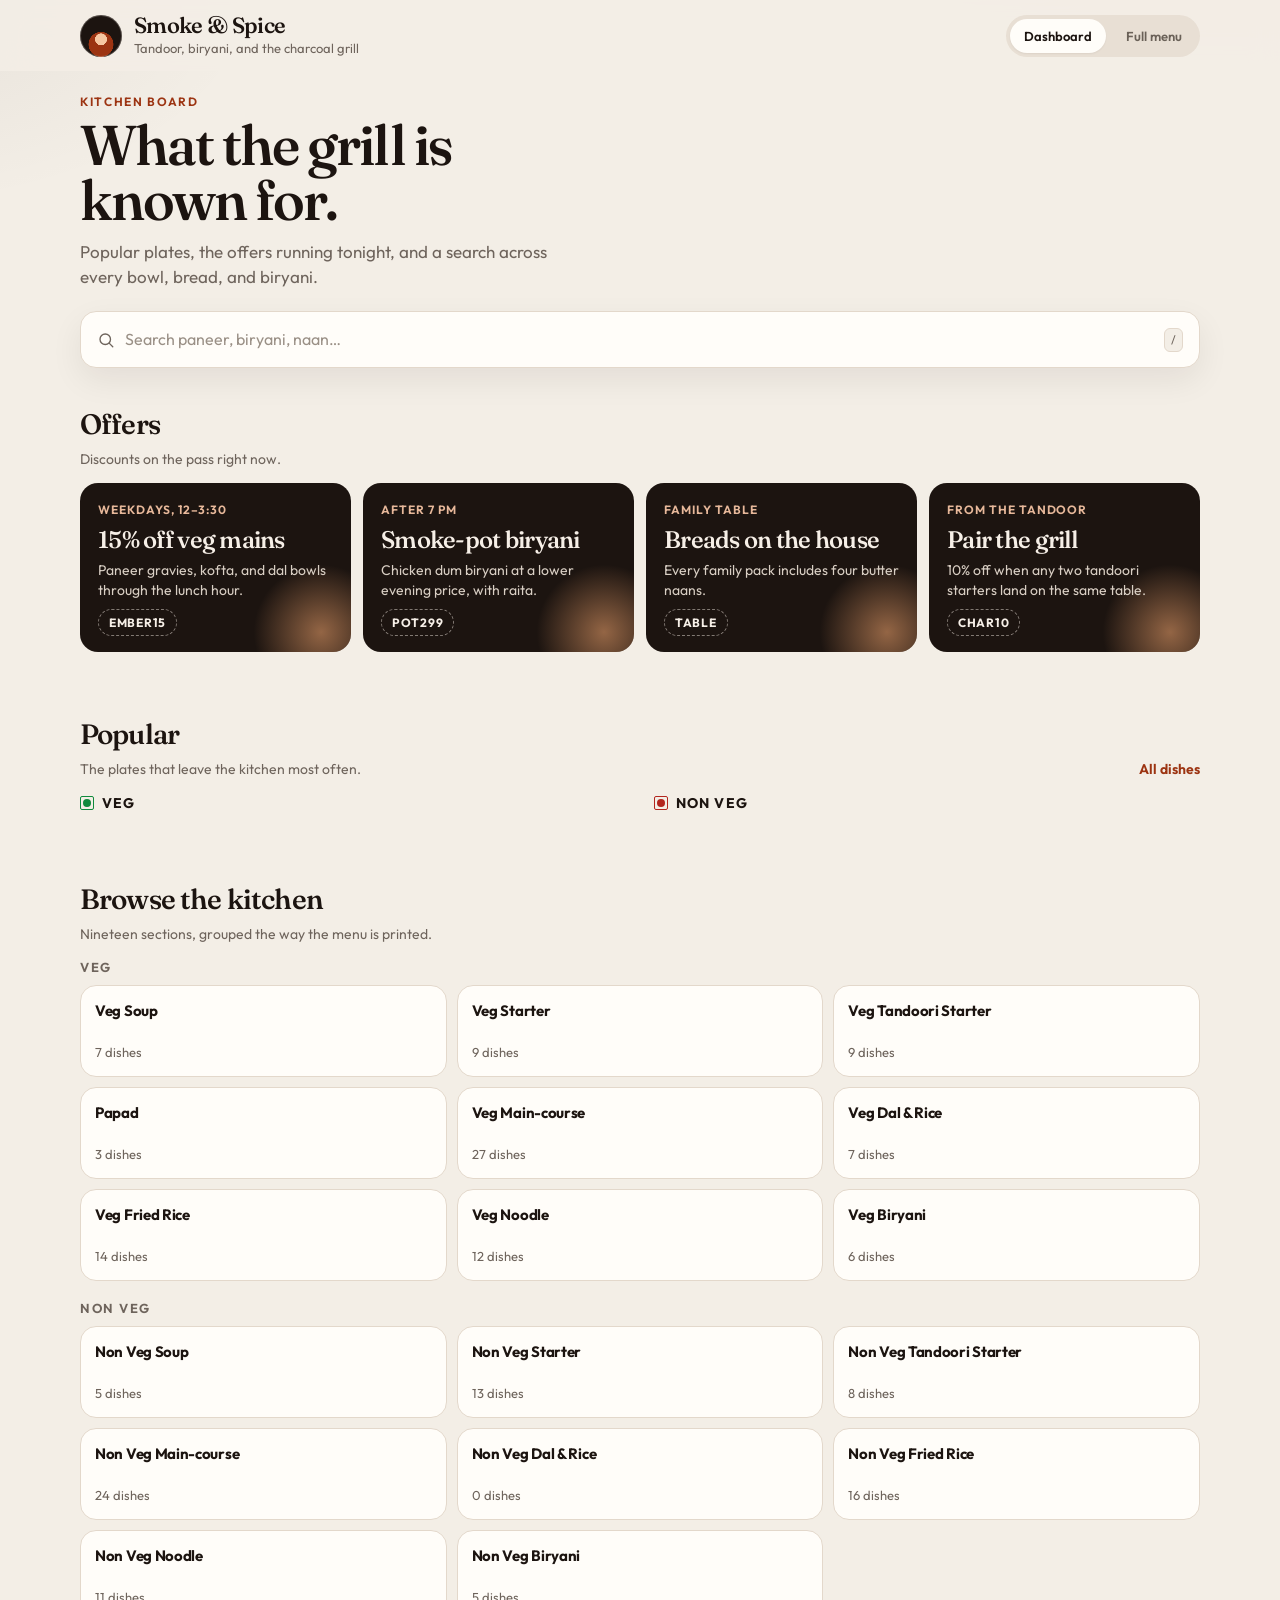
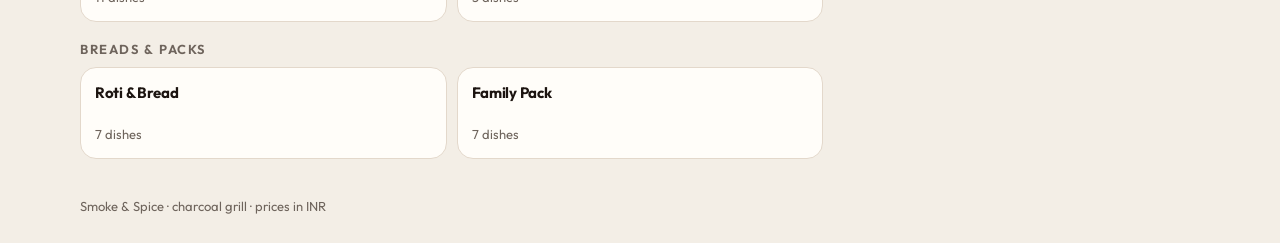
==== index.html @ e7e2c73d "Add files via upload" ====
<!DOCTYPE html>
<html lang="en">
<head>
  <meta charset="utf-8">
  <meta name="viewport" content="width=device-width, initial-scale=1">
  <title>Smoke & Spice — Menu</title>
  <link rel="preconnect" href="https://fonts.googleapis.com">
  <link rel="preconnect" href="https://fonts.gstatic.com" crossorigin>
  <link href="https://fonts.googleapis.com/css2?family=Fraunces:opsz,wght@9..144,500;9..144,560&family=Outfit:wght@400;500;600;700&display=swap" rel="stylesheet">
  <link rel="stylesheet" href="styles.css">
</head>
<body>
  <a class="skip" href="#search">Skip to search</a>
  <header class="site-header">
    <div class="shell header-row">
      <a class="brand" href="index.html">
        <span class="mark" aria-hidden="true"></span>
        <span>
          <h1>Smoke &amp; Spice</h1>
          <p>Tandoor, biryani, and the charcoal grill</p>
        </span>
      </a>
      <nav class="nav" aria-label="Primary">
        <a href="index.html" aria-current="page">Dashboard</a>
        <a href="menu.html">Full menu</a>
      </nav>
    </div>
  </header>

  <main class="shell">
    <section class="hero">
      <p class="eyebrow">Kitchen board</p>
      <h2>What the grill is known for.</h2>
      <p class="lede">Popular plates, the offers running tonight, and a search across every bowl, bread, and biryani.</p>
      <div class="search-wrap">
        <label for="search">Search the menu</label>
        <div class="search-field">
          <svg width="18" height="18" viewBox="0 0 24 24" fill="none" aria-hidden="true">
            <circle cx="11" cy="11" r="7" stroke="currentColor" stroke-width="1.8"/>
            <path d="M16.5 16.5L21 21" stroke="currentColor" stroke-width="1.8" stroke-linecap="round"/>
          </svg>
          <input id="search" type="search" placeholder="Search paneer, biryani, naan…" autocomplete="off" enterkeyhint="search">
          <kbd>/</kbd>
        </div>
        <div class="results" id="results" hidden></div>
      </div>
    </section>

    <section class="section" aria-labelledby="offers-title">
      <div class="section-head">
        <div>
          <h3 id="offers-title">Offers</h3>
          <p>Discounts on the pass right now.</p>
        </div>
      </div>
      <div class="offer-row" id="offers"></div>
    </section>

    <section class="section" aria-labelledby="popular-title">
      <div class="section-head">
        <div>
          <h3 id="popular-title">Popular</h3>
          <p>The plates that leave the kitchen most often.</p>
        </div>
        <a class="more" href="menu.html">All dishes</a>
      </div>
      <div class="popular-grid" id="popular"></div>
    </section>

    <section class="section" aria-labelledby="browse-title">
      <div class="section-head">
        <div>
          <h3 id="browse-title">Browse the kitchen</h3>
          <p>Nineteen sections, grouped the way the menu is printed.</p>
        </div>
      </div>
      <div class="groups" id="browse"></div>
    </section>

    <footer class="site-footer">Smoke &amp; Spice · charcoal grill · prices in INR</footer>
  </main>
  <script src="data.js"></script>
  <script src="dashboard.js"></script>
</body>
</html>
---- styles.css ----
:root {
  --bg: #f3eee6;
  --bg-deep: #e7dfd3;
  --ink: #1c1410;
  --muted: #6e645c;
  --line: #e3d8cb;
  --surface: #fffdf9;
  --accent: #9c3412;
  --accent-deep: #7a270e;
  --on-accent: #fff6ee;
  --tab-bar: #e8dfd4;
  --tab-inactive: #6a6158;
  --veg: #0f8a3c;
  --nonveg: #b3261e;
  --shadow: 0 12px 32px rgba(28, 20, 16, 0.07);
  --display: "Fraunces", Georgia, "Times New Roman", serif;
  --sans: "Outfit", "Avenir Next", "Segoe UI", sans-serif;
  --radius: 18px;
  --header-offset: 0px;
}

* { box-sizing: border-box; }
html { scroll-behavior: smooth; }
body {
  margin: 0;
  min-height: 100vh;
  background:
    radial-gradient(900px 420px at 100% -10%, rgba(156, 52, 18, 0.14), transparent 60%),
    radial-gradient(700px 380px at -10% 0%, rgba(28, 20, 16, 0.06), transparent 55%),
    var(--bg);
  color: var(--ink);
  font-family: var(--sans);
  font-size: 16px;
  line-height: 1.45;
}
button, input { font: inherit; color: inherit; }
a { color: inherit; text-decoration: none; }
img { max-width: 100%; }

.skip {
  position: absolute;
  left: 12px;
  top: -40px;
  background: var(--ink);
  color: white;
  padding: 8px 12px;
  z-index: 20;
}
.skip:focus { top: 12px; }
.vh {
  position: absolute;
  width: 1px;
  height: 1px;
  padding: 0;
  margin: -1px;
  overflow: hidden;
  clip: rect(0, 0, 0, 0);
  white-space: nowrap;
  border: 0;
}

.shell { width: min(1120px, calc(100% - 32px)); margin: 0 auto; }
.menu-shell { width: min(680px, calc(100% - 24px)); margin: 0 auto; }

.site-header {
  position: sticky;
  top: 0;
  z-index: 30;
  background: rgba(243, 238, 230, 0.9);
  backdrop-filter: blur(14px);
  border-bottom: 1px solid transparent;
}
.site-header.is-stuck { border-bottom-color: var(--line); }
.header-row {
  display: flex;
  align-items: center;
  justify-content: space-between;
  gap: 16px;
  padding: 14px 0 12px;
}
.brand {
  display: flex;
  align-items: center;
  gap: 12px;
  min-width: 0;
}
.mark {
  width: 42px;
  height: 42px;
  border-radius: 50%;
  flex: none;
  background:
    radial-gradient(circle at 50% 58%, #f6c7a2 0 18%, transparent 19%),
    radial-gradient(circle at 50% 70%, #9c3412 0 34%, #1c1410 35%);
  box-shadow: inset 0 0 0 1px rgba(255, 246, 238, 0.25);
}
.brand h1, .brand p { margin: 0; }
.brand h1 {
  font-family: var(--display);
  font-weight: 560;
  font-size: 22px;
  letter-spacing: -0.03em;
  line-height: 1;
}
.brand p {
  margin-top: 3px;
  color: var(--muted);
  font-size: 13px;
}
.nav {
  display: flex;
  gap: 6px;
  background: var(--tab-bar);
  padding: 4px;
  border-radius: 999px;
}
.nav a {
  padding: 8px 14px;
  border-radius: 999px;
  font-size: 13px;
  font-weight: 600;
  color: var(--tab-inactive);
}
.nav a[aria-current="page"] {
  background: var(--surface);
  color: var(--ink);
  box-shadow: 0 1px 2px rgba(28, 20, 16, 0.06);
}

.hero { padding: 22px 0 8px; }
.eyebrow {
  margin: 0 0 8px;
  font-size: 12px;
  font-weight: 650;
  letter-spacing: 0.14em;
  text-transform: uppercase;
  color: var(--accent);
}
.hero h2 {
  margin: 0;
  font-family: var(--display);
  font-weight: 560;
  font-size: clamp(34px, 5vw, 56px);
  letter-spacing: -0.035em;
  line-height: 0.98;
  max-width: 14ch;
}
.hero .lede {
  margin: 12px 0 0;
  max-width: 46ch;
  color: var(--muted);
  font-size: 17px;
}

.search-wrap { position: relative; margin-top: 22px; }
.search-wrap label {
  position: absolute;
  width: 1px;
  height: 1px;
  overflow: hidden;
  clip: rect(0 0 0 0);
}
.search-field {
  display: flex;
  align-items: center;
  gap: 10px;
  background: var(--surface);
  border: 1px solid var(--line);
  border-radius: 16px;
  padding: 0 16px;
  box-shadow: var(--shadow);
}
.search-field svg { flex: none; color: var(--muted); }
.search-field input {
  width: 100%;
  border: 0;
  outline: 0;
  background: transparent;
  padding: 16px 0;
  font-size: 16px;
}
.search-field input::placeholder { color: #9a9086; }
.search-field kbd {
  flex: none;
  border: 1px solid var(--line);
  border-radius: 6px;
  padding: 2px 6px;
  font-family: var(--sans);
  font-size: 12px;
  color: var(--muted);
  background: var(--bg);
}
.results {
  position: absolute;
  left: 0;
  right: 0;
  top: calc(100% + 8px);
  background: var(--surface);
  border: 1px solid var(--line);
  border-radius: 16px;
  box-shadow: var(--shadow);
  overflow: hidden;
  z-index: 25;
}
.results[hidden] { display: none; }
.result {
  display: grid;
  grid-template-columns: auto 1fr auto;
  gap: 10px;
  align-items: center;
  width: 100%;
  padding: 12px 14px;
  border: 0;
  border-bottom: 1px solid var(--line);
  background: transparent;
  text-align: left;
  cursor: pointer;
}
.result:last-child { border-bottom: 0; }
.result:hover, .result:focus-visible { background: #faf6f1; }
.result .name { font-weight: 600; }
.result .meta { display: block; color: var(--muted); font-size: 13px; margin-top: 2px; }
.result .price { font-variant-numeric: tabular-nums; font-weight: 650; }
.results .empty {
  margin: 0;
  padding: 16px;
  color: var(--muted);
}

.section { padding: 28px 0; }
.section-head {
  display: flex;
  align-items: flex-end;
  justify-content: space-between;
  gap: 12px;
  margin-bottom: 14px;
}
.section-head h3 {
  margin: 0;
  font-family: var(--display);
  font-size: 28px;
  font-weight: 560;
  letter-spacing: -0.03em;
}
.section-head p { margin: 4px 0 0; color: var(--muted); font-size: 14px; }
.section-head a.more {
  font-size: 14px;
  font-weight: 650;
  color: var(--accent);
}

.offer-row {
  display: grid;
  grid-auto-flow: column;
  grid-auto-columns: minmax(240px, 1fr);
  gap: 12px;
  overflow-x: auto;
  scroll-snap-type: x proximity;
  padding-bottom: 6px;
}
.offer-row::-webkit-scrollbar { height: 0; }
.offer {
  scroll-snap-align: start;
  background: var(--ink);
  color: #f6efe7;
  border-radius: var(--radius);
  padding: 18px 18px 16px;
  min-height: 168px;
  display: flex;
  flex-direction: column;
  gap: 8px;
  position: relative;
  overflow: hidden;
}
.offer::after {
  content: "";
  position: absolute;
  width: 140px;
  height: 140px;
  right: -40px;
  bottom: -50px;
  border-radius: 50%;
  background: radial-gradient(circle, rgba(246, 168, 112, 0.55), transparent 68%);
}
.offer .kicker {
  font-size: 12px;
  letter-spacing: 0.08em;
  text-transform: uppercase;
  color: #e7b89a;
  font-weight: 650;
}
.offer h4 {
  margin: 0;
  font-family: var(--display);
  font-weight: 540;
  font-size: 24px;
  letter-spacing: -0.03em;
  line-height: 1.05;
  position: relative;
  z-index: 1;
}
.offer p { margin: 0; color: #d9cfc4; font-size: 14px; position: relative; z-index: 1; }
.offer .code {
  margin-top: auto;
  align-self: flex-start;
  position: relative;
  z-index: 1;
  border: 1px dashed rgba(255, 246, 238, 0.45);
  border-radius: 999px;
  padding: 4px 10px;
  font-size: 12px;
  font-weight: 700;
  letter-spacing: 0.06em;
}

.diet-switch {
  display: inline-flex;
  gap: 6px;
  background: var(--tab-bar);
  padding: 4px;
  border-radius: 999px;
}
.diet-switch button, .chip {
  height: 32px;
  border: 0;
  border-radius: 16px;
  padding: 0 14px;
  background: transparent;
  color: var(--tab-inactive);
  font-size: 13px;
  font-weight: 600;
  cursor: pointer;
}
.diet-switch button[aria-pressed="true"], .chip[aria-pressed="true"] {
  background: var(--accent);
  color: var(--on-accent);
}
.chip-row {
  display: flex;
  gap: 8px;
  flex-wrap: wrap;
}

.popular-grid {
  display: grid;
  grid-template-columns: 1fr;
  gap: 22px;
}
.popular-col h4 {
  display: flex;
  align-items: center;
  gap: 8px;
  margin: 0 0 10px;
  font-size: 14px;
  letter-spacing: 0.08em;
  text-transform: uppercase;
}
.cards { display: grid; gap: 10px; }
.dish {
  display: grid;
  grid-template-columns: 1fr auto;
  gap: 8px 16px;
  background: var(--surface);
  border: 1px solid var(--line);
  border-radius: 16px;
  padding: 14px 14px 12px;
  box-shadow: 0 1px 0 rgba(28, 20, 16, 0.02);
}
.dish:hover { border-color: #d7c8b6; }
.dish .title {
  display: flex;
  align-items: center;
  gap: 8px;
  font-weight: 650;
}
.dish .desc {
  grid-column: 1 / -1;
  margin: 0;
  color: var(--muted);
  font-size: 14px;
}
.dish .foot {
  grid-column: 1 / -1;
  display: flex;
  justify-content: space-between;
  align-items: baseline;
  gap: 8px;
}
.cat-link { color: var(--muted); font-size: 13px; }
.price { font-variant-numeric: tabular-nums; font-weight: 700; }
.was {
  margin-right: 6px;
  color: var(--muted);
  font-weight: 500;
  text-decoration: line-through;
}
.pill {
  display: inline-flex;
  align-items: center;
  height: 20px;
  padding: 0 7px;
  border-radius: 999px;
  background: #f6e4d4;
  color: var(--accent-deep);
  font-size: 11px;
  font-weight: 700;
  letter-spacing: 0.04em;
  text-transform: uppercase;
}

.mark-diet {
  width: 14px;
  height: 14px;
  border: 1.5px solid currentColor;
  border-radius: 2px;
  display: inline-grid;
  place-items: center;
  flex: none;
}
.mark-diet::after {
  content: "";
  width: 8px;
  height: 8px;
  border-radius: 50%;
  background: currentColor;
}
.mark-diet.veg { color: var(--veg); }
.mark-diet.non_veg { color: var(--nonveg); }

.groups { display: grid; gap: 18px; }
.group-label {
  margin: 0 0 8px;
  font-size: 13px;
  font-weight: 650;
  letter-spacing: 0.12em;
  text-transform: uppercase;
  color: var(--muted);
}
.cat-grid {
  display: grid;
  grid-template-columns: repeat(2, minmax(0, 1fr));
  gap: 10px;
}
.cat-card {
  background: var(--surface);
  border: 1px solid var(--line);
  border-radius: 16px;
  padding: 14px;
  min-height: 92px;
  display: flex;
  flex-direction: column;
  justify-content: space-between;
}
.cat-card strong { font-size: 15px; letter-spacing: -0.02em; }
.cat-card span { color: var(--muted); font-size: 13px; }

.site-footer {
  padding: 10px 0 28px;
  color: var(--muted);
  font-size: 13px;
}

/* Full menu */
.menu-top {
  position: sticky;
  top: 0;
  z-index: 30;
  background: rgba(255, 253, 249, 0.94);
  backdrop-filter: blur(16px);
}
.menu-page { background: #f7f3ed; }
.menu-page .sheet {
  background: var(--surface);
  min-height: 100vh;
  border-inline: 1px solid var(--line);
}
.menu-brand {
  display: flex;
  align-items: center;
  justify-content: space-between;
  gap: 12px;
  padding: 14px 16px 8px;
}
.menu-brand .brand h1 { font-size: 20px; }
.menu-search { padding: 0 16px 10px; }
.menu-search .search-field {
  box-shadow: none;
  border-radius: 12px;
  padding: 0 12px;
}
.menu-search input { padding: 11px 0; font-size: 15px; }

.filters { padding: 0 16px 10px; }
.tab-scroller {
  position: relative;
}
.tab-scroller::after {
  content: "";
  position: absolute;
  top: 0;
  right: 0;
  width: 16px;
  height: 100%;
  background: linear-gradient(to left, #fff, transparent);
  pointer-events: none;
}
.tabs {
  display: flex;
  gap: 4px;
  overflow-x: auto;
  scroll-snap-type: x proximity;
  background: var(--tab-bar);
  padding: 6px 16px;
  scrollbar-width: none;
}
.tabs::-webkit-scrollbar { display: none; }
.tabs button {
  flex: none;
  scroll-snap-align: center;
  border: 0;
  background: transparent;
  color: var(--tab-inactive);
  font-size: 13px;
  font-weight: 600;
  padding: 8px 10px 10px;
  cursor: pointer;
  border-bottom: 2px solid transparent;
  white-space: nowrap;
}
.tabs button[aria-current="true"] {
  color: var(--accent);
  border-bottom-color: var(--accent);
}

.menu-body { padding: 8px 0 48px; }
.menu-group { margin: 18px 16px 6px; }
.menu-section { padding: 8px 0 4px; scroll-margin-top: var(--header-offset); }
.menu-section h2 {
  margin: 0;
  padding: 12px 16px 6px;
  font-family: var(--display);
  font-size: 26px;
  font-weight: 560;
  letter-spacing: -0.03em;
}
.item {
  display: grid;
  grid-template-columns: 1fr auto;
  gap: 2px 16px;
  padding: 12px 16px;
  border-top: 1px solid var(--line);
  scroll-margin-top: calc(var(--header-offset) + 12px);
}
.item.is-hit { background: #fff4ea; }
.item-name {
  display: flex;
  align-items: flex-start;
  gap: 6px;
  font-weight: 640;
}
.item-name .mark-diet { margin-top: 3px; }
.item .desc { margin: 4px 0 0; color: var(--muted); font-size: 13.5px; }
.item .price-col { text-align: right; }
.serves {
  display: block;
  margin-top: 2px;
  color: var(--muted);
  font-size: 12px;
  font-weight: 500;
}
.no-match {
  margin: 24px 16px;
  color: var(--muted);
}

@media (min-width: 800px) {
  .popular-grid { grid-template-columns: 1fr 1fr; gap: 28px; }
  .cat-grid { grid-template-columns: repeat(3, minmax(0, 1fr)); }
  .offer-row { grid-auto-columns: minmax(250px, 1fr); }
  .menu-page { padding: 28px 0 48px; }
  .menu-page .sheet {
    min-height: auto;
    border: 1px solid var(--line);
    border-radius: 28px;
    overflow: clip;
    box-shadow: var(--shadow);
  }
}

@media (max-width: 640px) {
  .search-field kbd { display: none; }
  .hero h2 { font-size: 36px; }
  .brand p { display: none; }
}
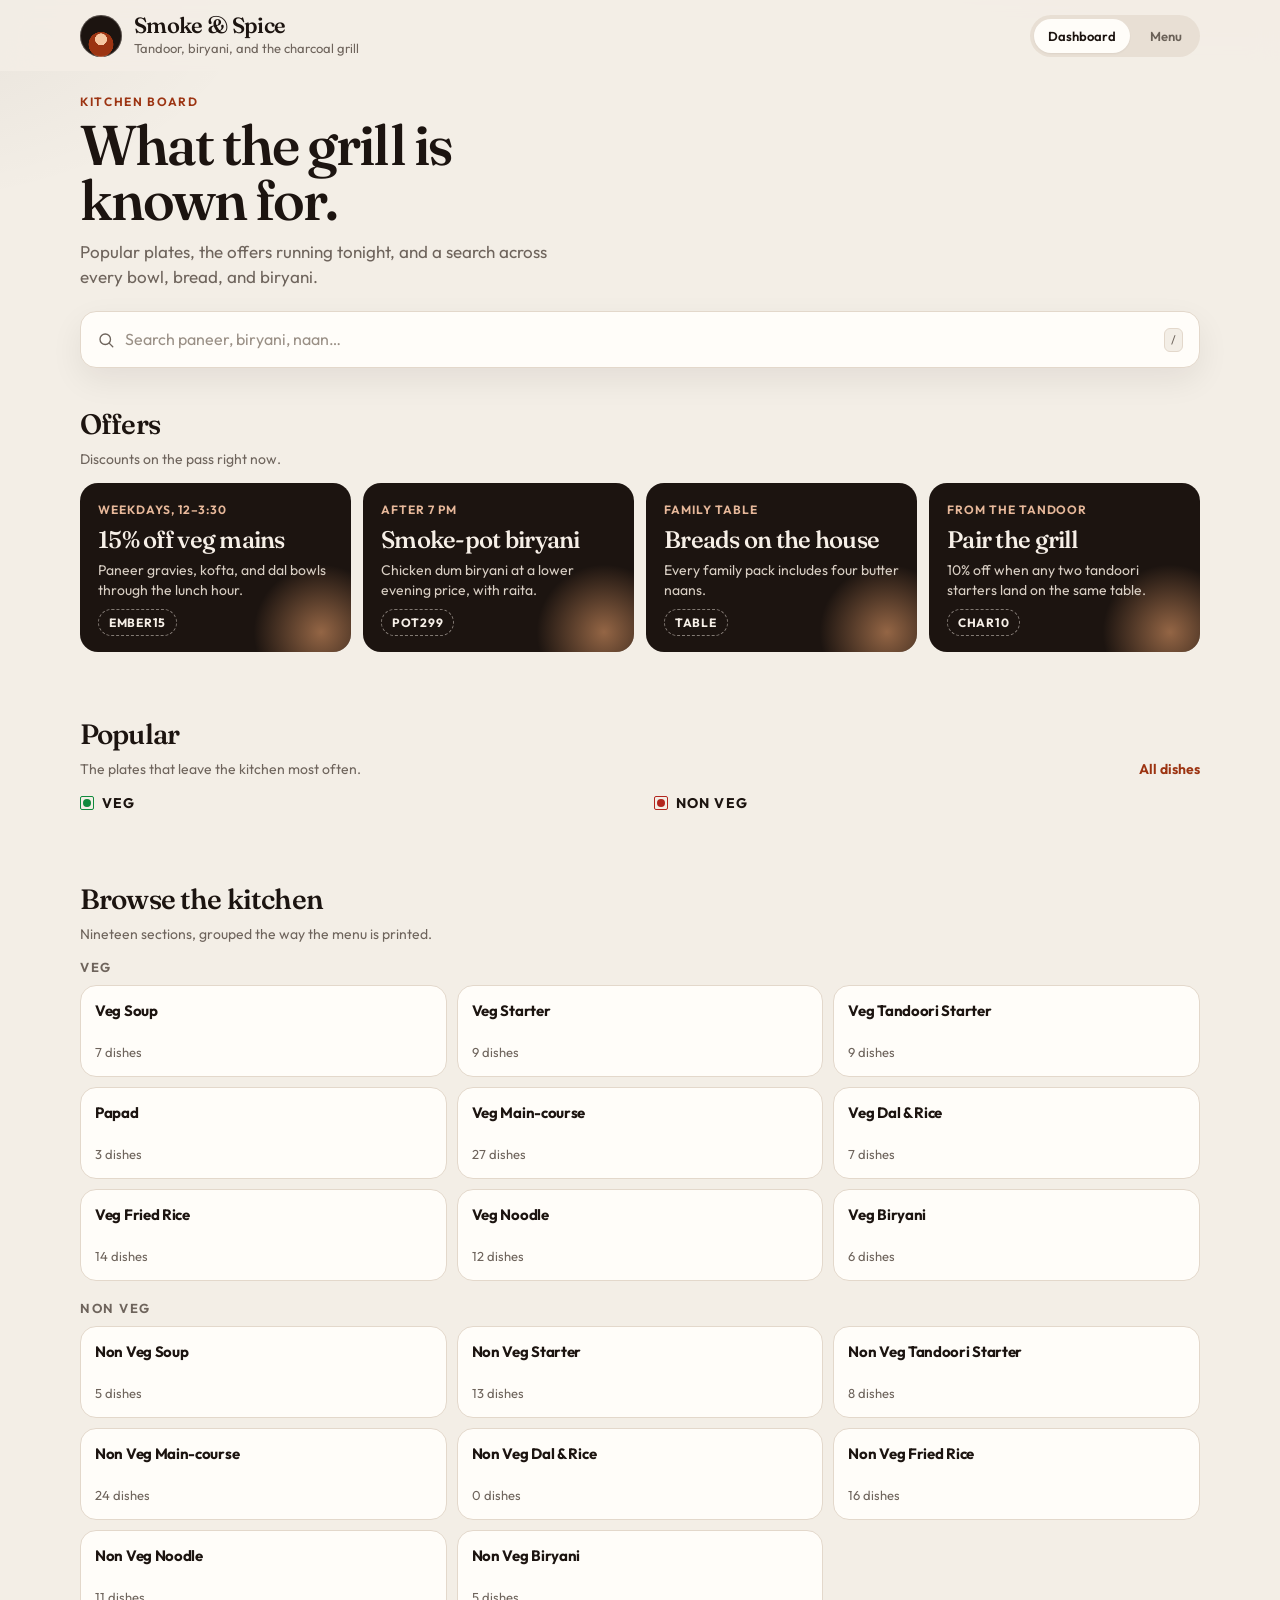
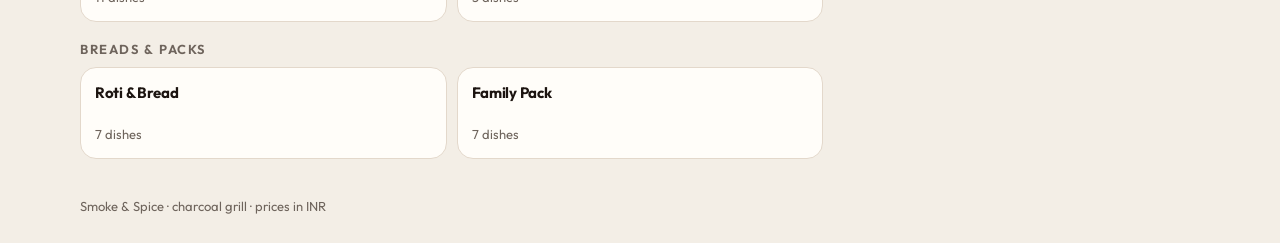
==== commit 5163e57f: "Add files via upload" ====
--- a/index.html
+++ b/index.html
@@ -22,7 +22,7 @@
       </a>
       <nav class="nav" aria-label="Primary">
         <a href="index.html" aria-current="page">Dashboard</a>
-        <a href="menu.html">Full menu</a>
+        <a href="menu.html">Menu</a>
       </nav>
     </div>
   </header>
